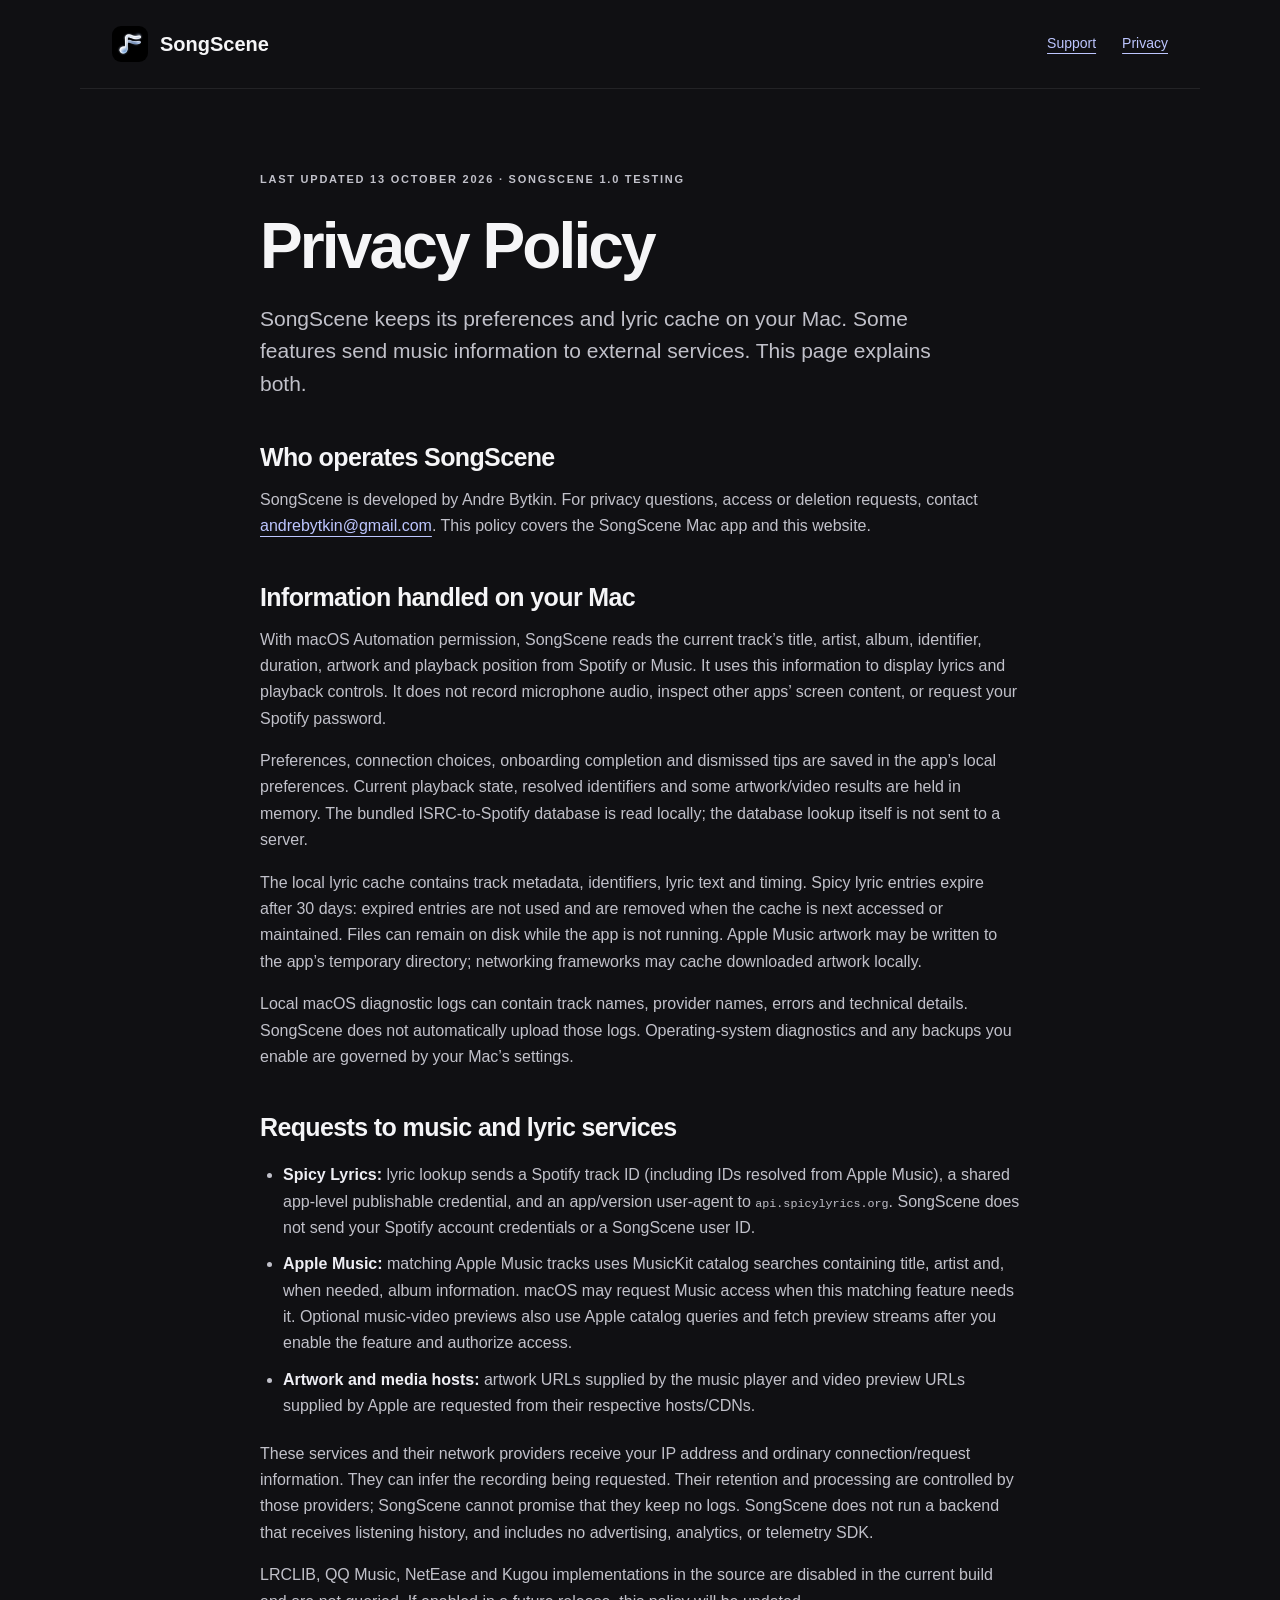
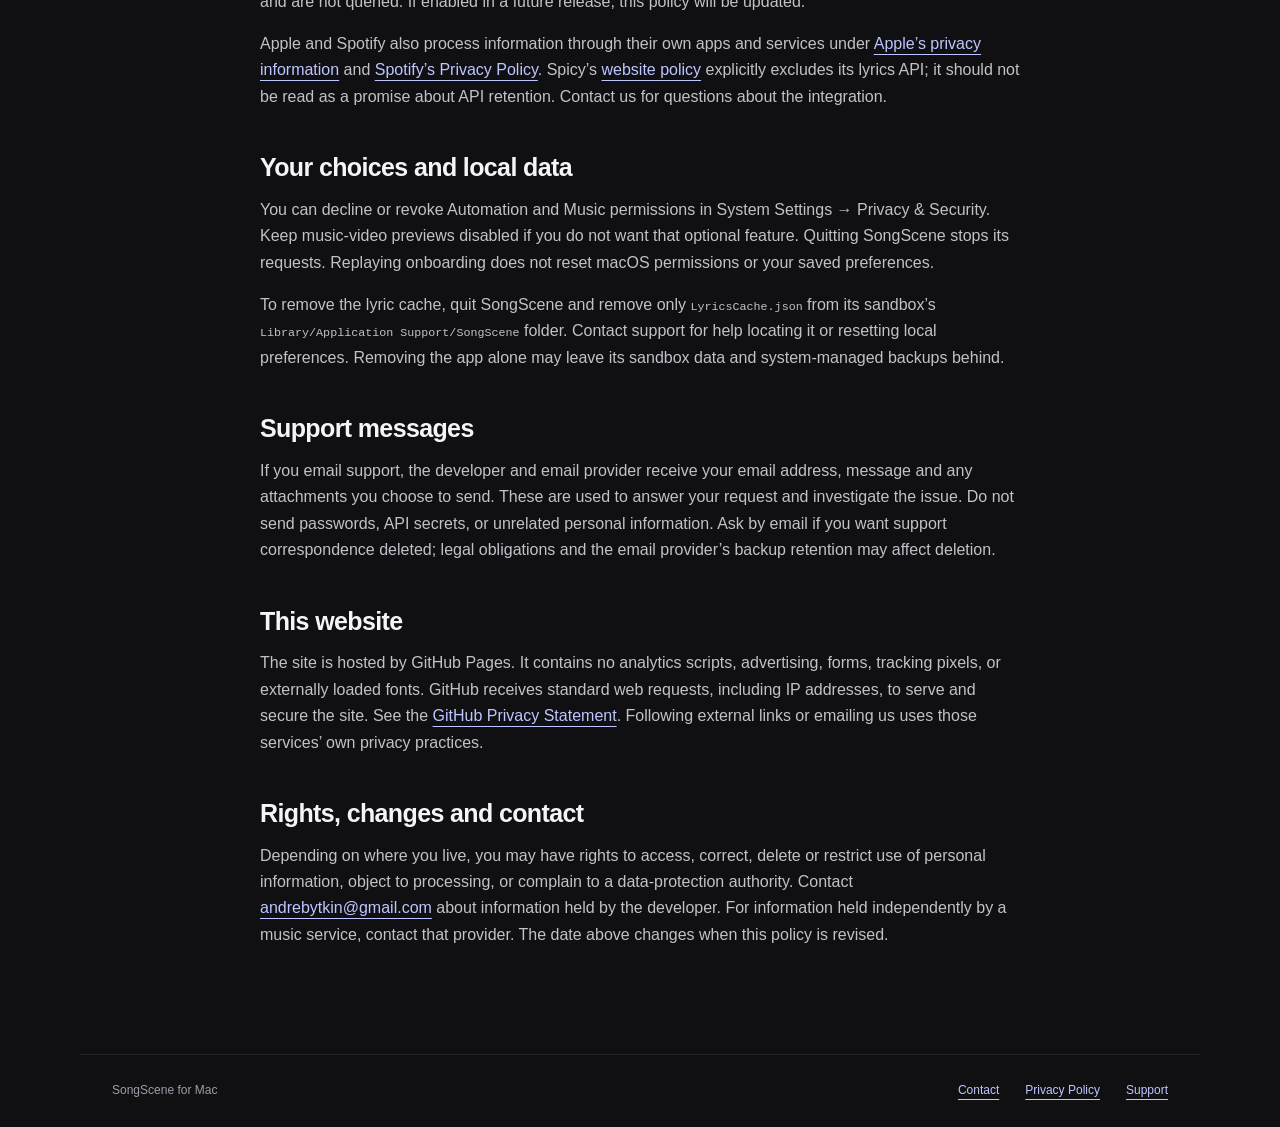
==== privacy/index.html @ 8ef1fca3 "Complete SongScene privacy, support, and landing pages" ====
<!doctype html>
<html lang="en"><head><meta charset="utf-8"><meta name="viewport" content="width=device-width,initial-scale=1"><meta name="description" content="How SongScene handles local preferences, music metadata, lyrics, service requests, and support messages."><meta name="color-scheme" content="dark light"><meta name="referrer" content="no-referrer"><title>Privacy Policy · SongScene</title><link rel="canonical" href="https://andre-1400.github.io/SongScene-site/privacy/"><link rel="icon" href="../assets/icon.png"><link rel="stylesheet" href="../assets/style.css"></head>
<body><a class="skip" href="#main">Skip to content</a><header><a class="brand" href="../"><img src="../assets/icon.png" alt="" width="36" height="36">SongScene</a><nav aria-label="Main"><a href="../support/">Support</a><a href="../privacy/">Privacy</a></nav></header><main id="main"><article class="document"><p class="eyebrow">Last updated 13 October 2026 · SongScene 1.0 testing</p><h1>Privacy Policy</h1><p class="lead">SongScene keeps its preferences and lyric cache on your Mac. Some features send music information to external services. This page explains both.</p><h2>Who operates SongScene</h2><p>SongScene is developed by Andre Bytkin. For privacy questions, access or deletion requests, contact <a href="mailto:andrebytkin@gmail.com">andrebytkin@gmail.com</a>. This policy covers the SongScene Mac app and this website.</p><h2>Information handled on your Mac</h2><p>With macOS Automation permission, SongScene reads the current track’s title, artist, album, identifier, duration, artwork and playback position from Spotify or Music. It uses this information to display lyrics and playback controls. It does not record microphone audio, inspect other apps’ screen content, or request your Spotify password.</p><p>Preferences, connection choices, onboarding completion and dismissed tips are saved in the app’s local preferences. Current playback state, resolved identifiers and some artwork/video results are held in memory. The bundled ISRC-to-Spotify database is read locally; the database lookup itself is not sent to a server.</p><p>The local lyric cache contains track metadata, identifiers, lyric text and timing. Spicy lyric entries expire after 30 days: expired entries are not used and are removed when the cache is next accessed or maintained. Files can remain on disk while the app is not running. Apple Music artwork may be written to the app’s temporary directory; networking frameworks may cache downloaded artwork locally.</p><p>Local macOS diagnostic logs can contain track names, provider names, errors and technical details. SongScene does not automatically upload those logs. Operating-system diagnostics and any backups you enable are governed by your Mac’s settings.</p><h2>Requests to music and lyric services</h2><ul><li><strong>Spicy Lyrics:</strong> lyric lookup sends a Spotify track ID (including IDs resolved from Apple Music), a shared app-level publishable credential, and an app/version user-agent to <code>api.spicylyrics.org</code>. SongScene does not send your Spotify account credentials or a SongScene user ID.</li><li><strong>Apple Music:</strong> matching Apple Music tracks uses MusicKit catalog searches containing title, artist and, when needed, album information. macOS may request Music access when this matching feature needs it. Optional music-video previews also use Apple catalog queries and fetch preview streams after you enable the feature and authorize access.</li><li><strong>Artwork and media hosts:</strong> artwork URLs supplied by the music player and video preview URLs supplied by Apple are requested from their respective hosts/CDNs.</li></ul><p>These services and their network providers receive your IP address and ordinary connection/request information. They can infer the recording being requested. Their retention and processing are controlled by those providers; SongScene cannot promise that they keep no logs. SongScene does not run a backend that receives listening history, and includes no advertising, analytics, or telemetry SDK.</p><p>LRCLIB, QQ Music, NetEase and Kugou implementations in the source are disabled in the current build and are not queried. If enabled in a future release, this policy will be updated.</p><p>Apple and Spotify also process information through their own apps and services under <a href="https://www.apple.com/legal/privacy/">Apple’s privacy information</a> and <a href="https://www.spotify.com/legal/privacy-policy/">Spotify’s Privacy Policy</a>. Spicy’s <a href="https://spicylyrics.org/legal/privacy">website policy</a> explicitly excludes its lyrics API; it should not be read as a promise about API retention. Contact us for questions about the integration.</p><h2>Your choices and local data</h2><p>You can decline or revoke Automation and Music permissions in System Settings → Privacy &amp; Security. Keep music-video previews disabled if you do not want that optional feature. Quitting SongScene stops its requests. Replaying onboarding does not reset macOS permissions or your saved preferences.</p><p>To remove the lyric cache, quit SongScene and remove only <code>LyricsCache.json</code> from its sandbox’s <code>Library/Application Support/SongScene</code> folder. Contact support for help locating it or resetting local preferences. Removing the app alone may leave its sandbox data and system-managed backups behind.</p><h2>Support messages</h2><p>If you email support, the developer and email provider receive your email address, message and any attachments you choose to send. These are used to answer your request and investigate the issue. Do not send passwords, API secrets, or unrelated personal information. Ask by email if you want support correspondence deleted; legal obligations and the email provider’s backup retention may affect deletion.</p><h2>This website</h2><p>The site is hosted by GitHub Pages. It contains no analytics scripts, advertising, forms, tracking pixels, or externally loaded fonts. GitHub receives standard web requests, including IP addresses, to serve and secure the site. See the <a href="https://docs.github.com/en/site-policy/privacy-policies/github-general-privacy-statement">GitHub Privacy Statement</a>. Following external links or emailing us uses those services’ own privacy practices.</p><h2>Rights, changes and contact</h2><p>Depending on where you live, you may have rights to access, correct, delete or restrict use of personal information, object to processing, or complain to a data-protection authority. Contact <a href="mailto:andrebytkin@gmail.com">andrebytkin@gmail.com</a> about information held by the developer. For information held independently by a music service, contact that provider. The date above changes when this policy is revised.</p></article></main><footer><span>SongScene for Mac</span><nav aria-label="Footer"><a href="mailto:andrebytkin@gmail.com">Contact</a><a href="../privacy/">Privacy Policy</a><a href="../support/">Support</a></nav></footer></body></html>
---- assets/style.css ----
*{box-sizing:border-box}html{color-scheme:dark;scroll-behavior:smooth}body{margin:0;background:#101013;color:#f5f5f7;font-family:-apple-system,BlinkMacSystemFont,"Segoe UI",sans-serif;line-height:1.65;-webkit-font-smoothing:antialiased}a{color:#bdc6ff;text-underline-offset:5px}a:hover{color:white}a:focus-visible{outline:3px solid #afbaff;outline-offset:6px;border-radius:4px}header,footer{max-width:1120px;margin:auto;display:flex;align-items:center;justify-content:space-between;padding:26px 32px;gap:24px}header{border-bottom:1px solid #ffffff14}nav{display:flex;gap:26px;font-size:14px}.brand{display:flex;align-items:center;gap:12px;font-size:20px;font-weight:650;color:inherit;text-decoration:none}.brand img{border-radius:9px}.skip{position:absolute;left:16px;top:-80px;z-index:3;padding:10px;background:#101013}.skip:focus{top:10px}main{max-width:1120px;margin:auto;padding:0 32px}h1,h2{line-height:1.07;letter-spacing:-.045em;margin:0 0 22px}h1{font-size:clamp(48px,8vw,94px);font-weight:650}h1 span{color:#aeb9ec}h2{font-size:32px;font-weight:600}p{color:#b9b9c2}.eyebrow{text-transform:uppercase;letter-spacing:.16em;font-size:11px;font-weight:650;color:#b5bfe4;margin-bottom:24px}.hero{padding:94px 0 70px;max-width:770px}.lead{font-size:21px;line-height:1.55;max-width:680px}.actions{display:flex;align-items:center;gap:26px;margin-top:34px;flex-wrap:wrap}.button{display:inline-block;background:#eceefe;color:#171a2e;padding:12px 22px;border-radius:24px;text-decoration:none;font-weight:600;font-size:14px}.button:hover{background:#fff;color:#171a2e}.note{font-size:12px;margin-top:24px;color:#96969f}.showcase{min-height:300px;border-radius:32px;border:1px solid #ffffff14;background:radial-gradient(ellipse at 10% 10%,#44456855,transparent 60%),#19191f;display:flex;gap:70px;align-items:center;justify-content:center;padding:50px}.showcase img{border-radius:40px;box-shadow:0 22px 55px #0007}.showcase h2{font-size:45px}.features{display:grid;grid-template-columns:repeat(3,1fr);gap:40px;padding:80px 0}.features h2{font-size:24px;letter-spacing:-.025em}.features p{font-size:15px}.number{display:block;font-size:12px;color:#85869e;margin-bottom:24px}.closing{border-top:1px solid #ffffff14;padding:55px 0 75px;max-width:740px}.document{max-width:760px;margin:auto;padding:70px 0 90px}.document h1{font-size:clamp(44px,7vw,64px)}.document h2{font-size:25px;letter-spacing:-.025em;margin:44px 0 14px}.document p,.document li{color:#c1c1ca}.document ul,.document ol{padding-left:23px}.document li{padding:5px 0}strong{color:#eeeef4}code{font-size:.9em;overflow-wrap:anywhere}kbd{border:1px solid #ffffff25;border-radius:5px;padding:2px 7px;font:inherit;color:#fff}footer{border-top:1px solid #ffffff14;font-size:12px;color:#9d9da8}footer nav{font-size:12px}@media(max-width:650px){header,footer{padding:22px}main{padding:0 22px}.hero{padding:60px 0 45px}.lead{font-size:18px}.showcase{gap:28px;padding:34px 24px;flex-direction:column;text-align:center}.showcase img{width:130px;height:130px;border-radius:28px}.showcase h2{font-size:36px}.features{grid-template-columns:1fr;gap:24px;padding:45px 0}.features article{border-bottom:1px solid #ffffff14;padding-bottom:20px}.number{margin-bottom:12px}.document{padding-top:48px}footer{align-items:flex-start;flex-direction:column}nav{gap:18px}}@media(prefers-reduced-motion:reduce){html{scroll-behavior:auto}}
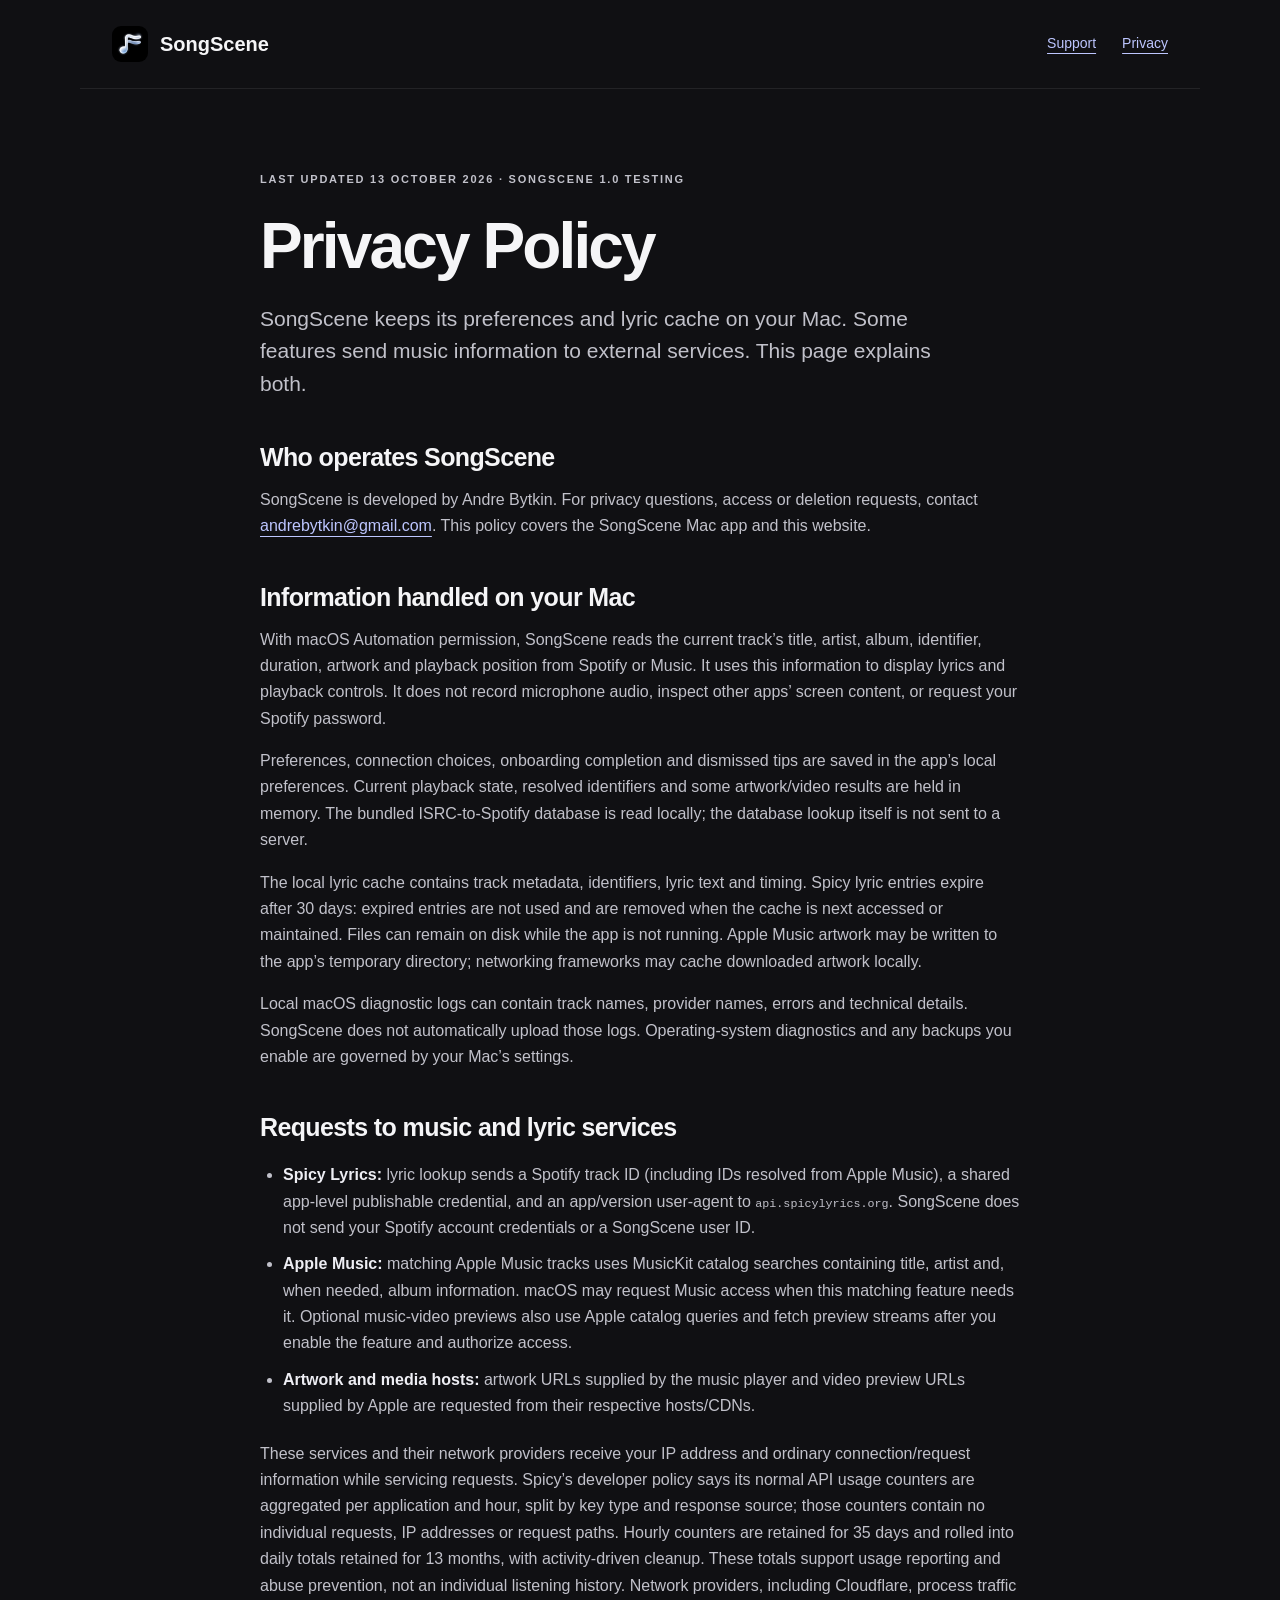
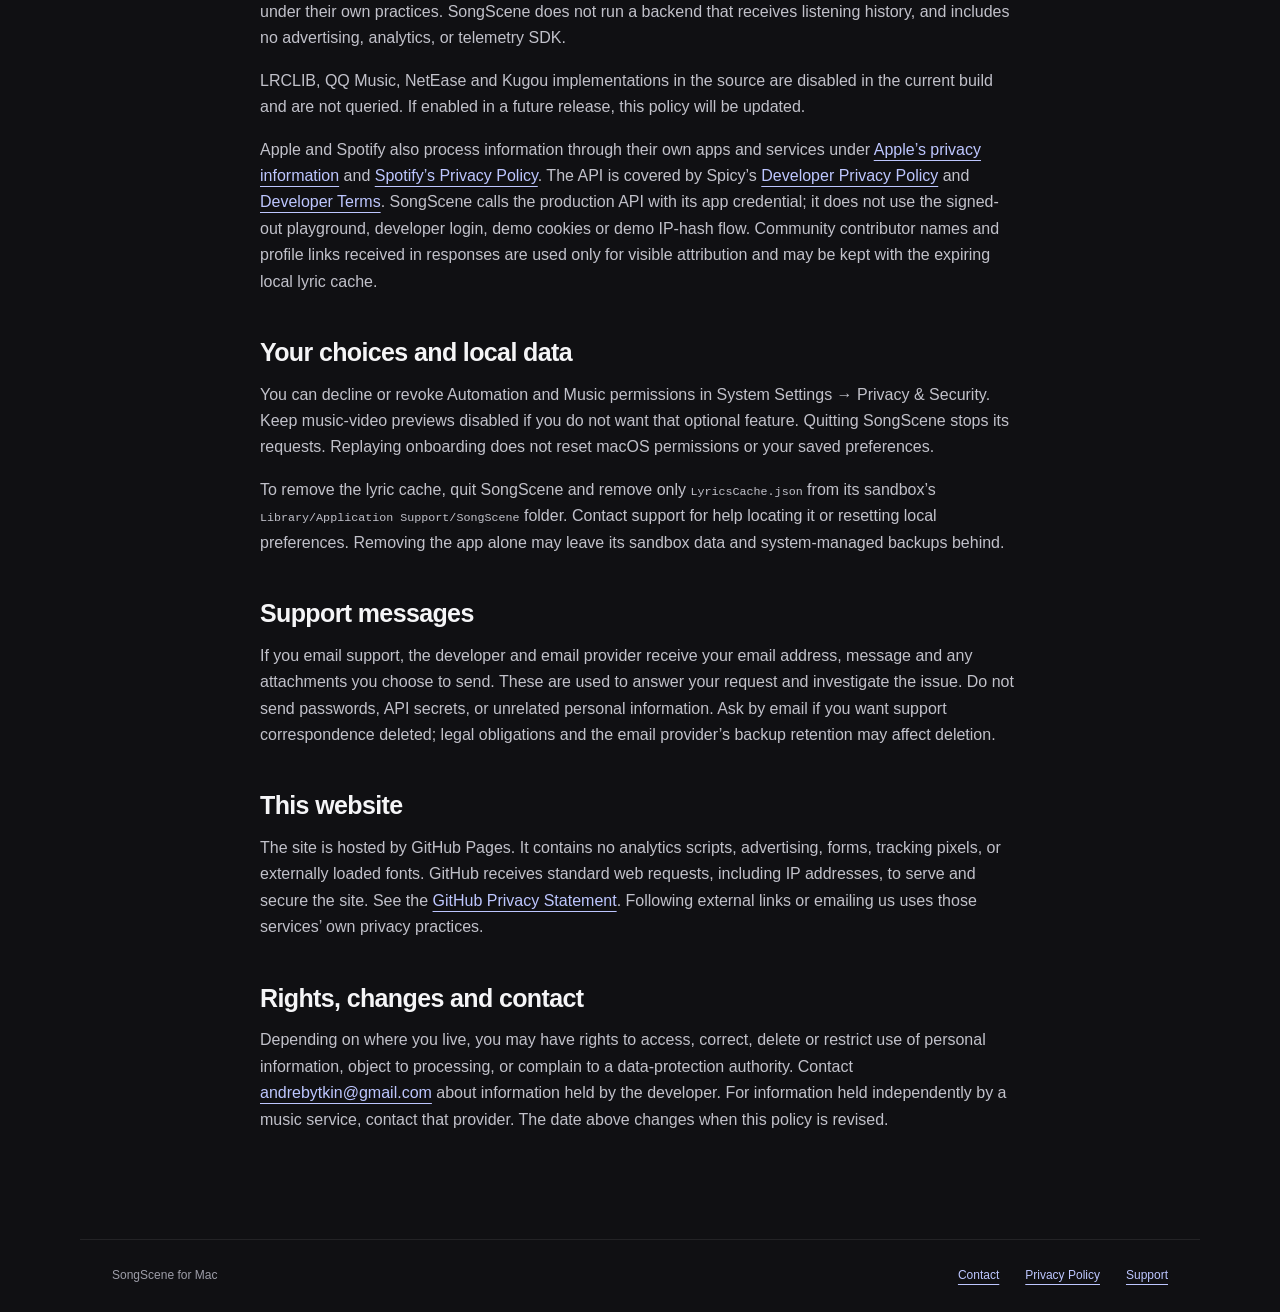
==== commit 04446ffb: "Clarify production API aggregate usage and contributor privacy" ====
--- a/privacy/index.html
+++ b/privacy/index.html
@@ -1,3 +1,3 @@
 <!doctype html>
 <html lang="en"><head><meta charset="utf-8"><meta name="viewport" content="width=device-width,initial-scale=1"><meta name="description" content="How SongScene handles local preferences, music metadata, lyrics, service requests, and support messages."><meta name="color-scheme" content="dark light"><meta name="referrer" content="no-referrer"><title>Privacy Policy · SongScene</title><link rel="canonical" href="https://andre-1400.github.io/SongScene-site/privacy/"><link rel="icon" href="../assets/icon.png"><link rel="stylesheet" href="../assets/style.css"></head>
-<body><a class="skip" href="#main">Skip to content</a><header><a class="brand" href="../"><img src="../assets/icon.png" alt="" width="36" height="36">SongScene</a><nav aria-label="Main"><a href="../support/">Support</a><a href="../privacy/">Privacy</a></nav></header><main id="main"><article class="document"><p class="eyebrow">Last updated 13 October 2026 · SongScene 1.0 testing</p><h1>Privacy Policy</h1><p class="lead">SongScene keeps its preferences and lyric cache on your Mac. Some features send music information to external services. This page explains both.</p><h2>Who operates SongScene</h2><p>SongScene is developed by Andre Bytkin. For privacy questions, access or deletion requests, contact <a href="mailto:andrebytkin@gmail.com">andrebytkin@gmail.com</a>. This policy covers the SongScene Mac app and this website.</p><h2>Information handled on your Mac</h2><p>With macOS Automation permission, SongScene reads the current track’s title, artist, album, identifier, duration, artwork and playback position from Spotify or Music. It uses this information to display lyrics and playback controls. It does not record microphone audio, inspect other apps’ screen content, or request your Spotify password.</p><p>Preferences, connection choices, onboarding completion and dismissed tips are saved in the app’s local preferences. Current playback state, resolved identifiers and some artwork/video results are held in memory. The bundled ISRC-to-Spotify database is read locally; the database lookup itself is not sent to a server.</p><p>The local lyric cache contains track metadata, identifiers, lyric text and timing. Spicy lyric entries expire after 30 days: expired entries are not used and are removed when the cache is next accessed or maintained. Files can remain on disk while the app is not running. Apple Music artwork may be written to the app’s temporary directory; networking frameworks may cache downloaded artwork locally.</p><p>Local macOS diagnostic logs can contain track names, provider names, errors and technical details. SongScene does not automatically upload those logs. Operating-system diagnostics and any backups you enable are governed by your Mac’s settings.</p><h2>Requests to music and lyric services</h2><ul><li><strong>Spicy Lyrics:</strong> lyric lookup sends a Spotify track ID (including IDs resolved from Apple Music), a shared app-level publishable credential, and an app/version user-agent to <code>api.spicylyrics.org</code>. SongScene does not send your Spotify account credentials or a SongScene user ID.</li><li><strong>Apple Music:</strong> matching Apple Music tracks uses MusicKit catalog searches containing title, artist and, when needed, album information. macOS may request Music access when this matching feature needs it. Optional music-video previews also use Apple catalog queries and fetch preview streams after you enable the feature and authorize access.</li><li><strong>Artwork and media hosts:</strong> artwork URLs supplied by the music player and video preview URLs supplied by Apple are requested from their respective hosts/CDNs.</li></ul><p>These services and their network providers receive your IP address and ordinary connection/request information. They can infer the recording being requested. Their retention and processing are controlled by those providers; SongScene cannot promise that they keep no logs. SongScene does not run a backend that receives listening history, and includes no advertising, analytics, or telemetry SDK.</p><p>LRCLIB, QQ Music, NetEase and Kugou implementations in the source are disabled in the current build and are not queried. If enabled in a future release, this policy will be updated.</p><p>Apple and Spotify also process information through their own apps and services under <a href="https://www.apple.com/legal/privacy/">Apple’s privacy information</a> and <a href="https://www.spotify.com/legal/privacy-policy/">Spotify’s Privacy Policy</a>. Spicy’s <a href="https://spicylyrics.org/legal/privacy">website policy</a> explicitly excludes its lyrics API; it should not be read as a promise about API retention. Contact us for questions about the integration.</p><h2>Your choices and local data</h2><p>You can decline or revoke Automation and Music permissions in System Settings → Privacy &amp; Security. Keep music-video previews disabled if you do not want that optional feature. Quitting SongScene stops its requests. Replaying onboarding does not reset macOS permissions or your saved preferences.</p><p>To remove the lyric cache, quit SongScene and remove only <code>LyricsCache.json</code> from its sandbox’s <code>Library/Application Support/SongScene</code> folder. Contact support for help locating it or resetting local preferences. Removing the app alone may leave its sandbox data and system-managed backups behind.</p><h2>Support messages</h2><p>If you email support, the developer and email provider receive your email address, message and any attachments you choose to send. These are used to answer your request and investigate the issue. Do not send passwords, API secrets, or unrelated personal information. Ask by email if you want support correspondence deleted; legal obligations and the email provider’s backup retention may affect deletion.</p><h2>This website</h2><p>The site is hosted by GitHub Pages. It contains no analytics scripts, advertising, forms, tracking pixels, or externally loaded fonts. GitHub receives standard web requests, including IP addresses, to serve and secure the site. See the <a href="https://docs.github.com/en/site-policy/privacy-policies/github-general-privacy-statement">GitHub Privacy Statement</a>. Following external links or emailing us uses those services’ own privacy practices.</p><h2>Rights, changes and contact</h2><p>Depending on where you live, you may have rights to access, correct, delete or restrict use of personal information, object to processing, or complain to a data-protection authority. Contact <a href="mailto:andrebytkin@gmail.com">andrebytkin@gmail.com</a> about information held by the developer. For information held independently by a music service, contact that provider. The date above changes when this policy is revised.</p></article></main><footer><span>SongScene for Mac</span><nav aria-label="Footer"><a href="mailto:andrebytkin@gmail.com">Contact</a><a href="../privacy/">Privacy Policy</a><a href="../support/">Support</a></nav></footer></body></html>+<body><a class="skip" href="#main">Skip to content</a><header><a class="brand" href="../"><img src="../assets/icon.png" alt="" width="36" height="36">SongScene</a><nav aria-label="Main"><a href="../support/">Support</a><a href="../privacy/">Privacy</a></nav></header><main id="main"><article class="document"><p class="eyebrow">Last updated 13 October 2026 · SongScene 1.0 testing</p><h1>Privacy Policy</h1><p class="lead">SongScene keeps its preferences and lyric cache on your Mac. Some features send music information to external services. This page explains both.</p><h2>Who operates SongScene</h2><p>SongScene is developed by Andre Bytkin. For privacy questions, access or deletion requests, contact <a href="mailto:andrebytkin@gmail.com">andrebytkin@gmail.com</a>. This policy covers the SongScene Mac app and this website.</p><h2>Information handled on your Mac</h2><p>With macOS Automation permission, SongScene reads the current track’s title, artist, album, identifier, duration, artwork and playback position from Spotify or Music. It uses this information to display lyrics and playback controls. It does not record microphone audio, inspect other apps’ screen content, or request your Spotify password.</p><p>Preferences, connection choices, onboarding completion and dismissed tips are saved in the app’s local preferences. Current playback state, resolved identifiers and some artwork/video results are held in memory. The bundled ISRC-to-Spotify database is read locally; the database lookup itself is not sent to a server.</p><p>The local lyric cache contains track metadata, identifiers, lyric text and timing. Spicy lyric entries expire after 30 days: expired entries are not used and are removed when the cache is next accessed or maintained. Files can remain on disk while the app is not running. Apple Music artwork may be written to the app’s temporary directory; networking frameworks may cache downloaded artwork locally.</p><p>Local macOS diagnostic logs can contain track names, provider names, errors and technical details. SongScene does not automatically upload those logs. Operating-system diagnostics and any backups you enable are governed by your Mac’s settings.</p><h2>Requests to music and lyric services</h2><ul><li><strong>Spicy Lyrics:</strong> lyric lookup sends a Spotify track ID (including IDs resolved from Apple Music), a shared app-level publishable credential, and an app/version user-agent to <code>api.spicylyrics.org</code>. SongScene does not send your Spotify account credentials or a SongScene user ID.</li><li><strong>Apple Music:</strong> matching Apple Music tracks uses MusicKit catalog searches containing title, artist and, when needed, album information. macOS may request Music access when this matching feature needs it. Optional music-video previews also use Apple catalog queries and fetch preview streams after you enable the feature and authorize access.</li><li><strong>Artwork and media hosts:</strong> artwork URLs supplied by the music player and video preview URLs supplied by Apple are requested from their respective hosts/CDNs.</li></ul><p>These services and their network providers receive your IP address and ordinary connection/request information while servicing requests. Spicy’s developer policy says its normal API usage counters are aggregated per application and hour, split by key type and response source; those counters contain no individual requests, IP addresses or request paths. Hourly counters are retained for 35 days and rolled into daily totals retained for 13 months, with activity-driven cleanup. These totals support usage reporting and abuse prevention, not an individual listening history. Network providers, including Cloudflare, process traffic under their own practices. SongScene does not run a backend that receives listening history, and includes no advertising, analytics, or telemetry SDK.</p><p>LRCLIB, QQ Music, NetEase and Kugou implementations in the source are disabled in the current build and are not queried. If enabled in a future release, this policy will be updated.</p><p>Apple and Spotify also process information through their own apps and services under <a href="https://www.apple.com/legal/privacy/">Apple’s privacy information</a> and <a href="https://www.spotify.com/legal/privacy-policy/">Spotify’s Privacy Policy</a>. The API is covered by Spicy’s <a href="https://developers.spicylyrics.org/privacy">Developer Privacy Policy</a> and <a href="https://developers.spicylyrics.org/terms">Developer Terms</a>. SongScene calls the production API with its app credential; it does not use the signed-out playground, developer login, demo cookies or demo IP-hash flow. Community contributor names and profile links received in responses are used only for visible attribution and may be kept with the expiring local lyric cache.</p><h2>Your choices and local data</h2><p>You can decline or revoke Automation and Music permissions in System Settings → Privacy &amp; Security. Keep music-video previews disabled if you do not want that optional feature. Quitting SongScene stops its requests. Replaying onboarding does not reset macOS permissions or your saved preferences.</p><p>To remove the lyric cache, quit SongScene and remove only <code>LyricsCache.json</code> from its sandbox’s <code>Library/Application Support/SongScene</code> folder. Contact support for help locating it or resetting local preferences. Removing the app alone may leave its sandbox data and system-managed backups behind.</p><h2>Support messages</h2><p>If you email support, the developer and email provider receive your email address, message and any attachments you choose to send. These are used to answer your request and investigate the issue. Do not send passwords, API secrets, or unrelated personal information. Ask by email if you want support correspondence deleted; legal obligations and the email provider’s backup retention may affect deletion.</p><h2>This website</h2><p>The site is hosted by GitHub Pages. It contains no analytics scripts, advertising, forms, tracking pixels, or externally loaded fonts. GitHub receives standard web requests, including IP addresses, to serve and secure the site. See the <a href="https://docs.github.com/en/site-policy/privacy-policies/github-general-privacy-statement">GitHub Privacy Statement</a>. Following external links or emailing us uses those services’ own privacy practices.</p><h2>Rights, changes and contact</h2><p>Depending on where you live, you may have rights to access, correct, delete or restrict use of personal information, object to processing, or complain to a data-protection authority. Contact <a href="mailto:andrebytkin@gmail.com">andrebytkin@gmail.com</a> about information held by the developer. For information held independently by a music service, contact that provider. The date above changes when this policy is revised.</p></article></main><footer><span>SongScene for Mac</span><nav aria-label="Footer"><a href="mailto:andrebytkin@gmail.com">Contact</a><a href="../privacy/">Privacy Policy</a><a href="../support/">Support</a></nav></footer></body></html>
